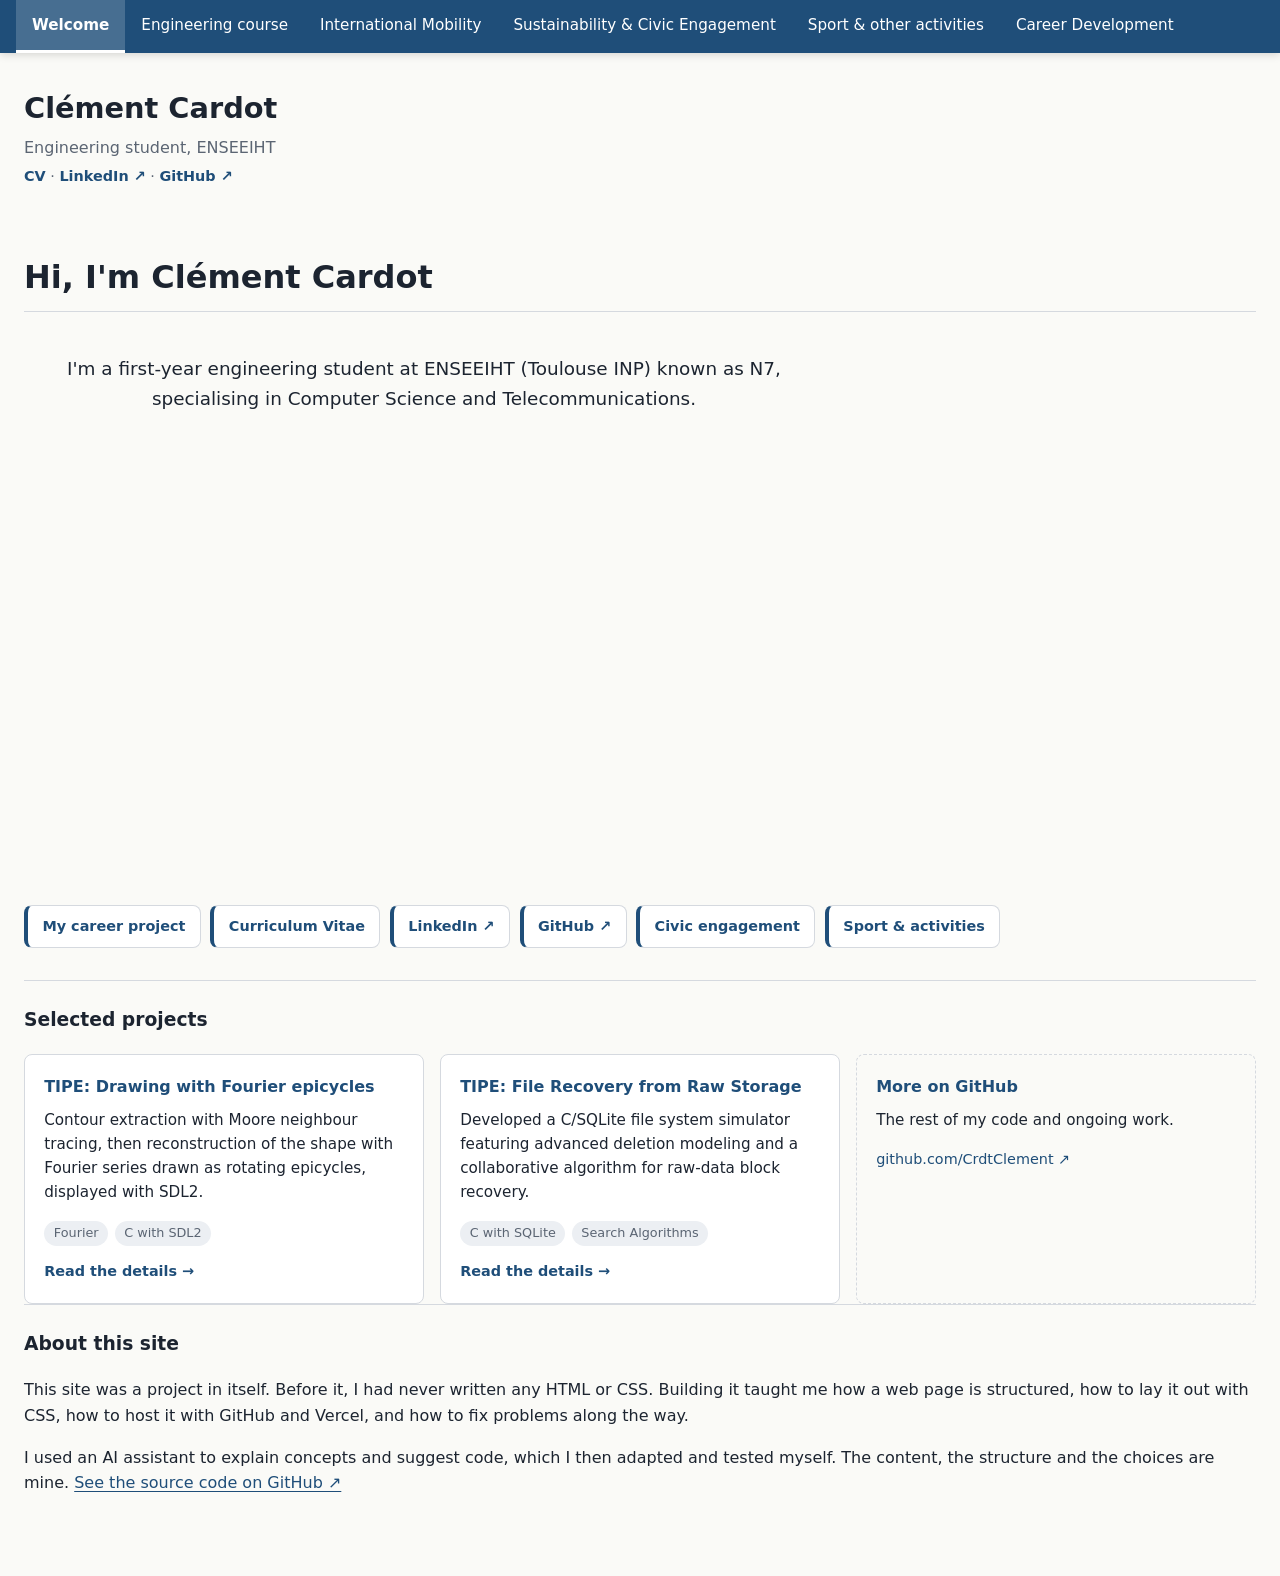
==== index.html @ 7c67449d "Revise hero section content and styling Updated the hero section to include a new introduction and r" ====
<!DOCTYPE html>
<html lang="en">
<head>
  <meta charset="UTF-8">
  <meta name="viewport" content="width=device-width, initial-scale=1">
  <title>Welcome | Clément</title>
  <link rel="stylesheet" href="style.css">
</head>
<body>
  <div class="sitebar" role="navigation" aria-label="Main navigation">
  <div class="sitebar-inner">
    <a href="index.html" aria-current="page">Welcome</a>
    <a href="engineering.html">Engineering course</a>
    <a href="mobility.html">International Mobility</a>
    <a href="civic.html">Sustainability &amp; Civic Engagement</a>
    <a href="sport.html">Sport &amp; other activities</a>
    <a href="career.html">Career Development</a>
  </div>
</div>

<header>
  <h1>Clément Cardot</h1>
  <p>Engineering student, ENSEEIHT</p>
  <p class="header-links">
    <a href="cv.html">CV</a> ·
    <a href="https://www.linkedin.com/in/cardot-clement" target="_blank" rel="noopener">LinkedIn ↗</a> ·
    <a href="https://github.com/CrdtClement" target="_blank" rel="noopener">GitHub ↗</a>
  </p>
</header>
  <main>
    
    <section class="hero">
      <h2>Hi, I'm Clément Cardot</h2>
      <section class="home-section" style="text-align: center;">
      <p class="hero-lead" style="text-align: center;">
        I'm a first-year engineering student at ENSEEIHT (Toulouse INP) known as N7, specialising in Computer Science and Telecommunications.
      </p>
      <div class="video-wrap">
        <iframe
          src="https://www.youtube-nocookie.com/embed/VIDEO_ID?cc_load_policy=1&cc_lang_pref=en&hl=en&rel=0"
          title="Pitch video by Clément Cardot"
          loading="lazy"
          referrerpolicy="strict-origin-when-cross-origin"
          allowfullscreen></iframe>
      </div>
    </section>
      <div class="hero-actions">
      <a class="hero-link" href="career.html">My career project</a>
      <a class="hero-link" href="cv.html">Curriculum Vitae</a>
      <a class="hero-link" href="https://www.linkedin.com/in/cardot-clement" target="_blank" rel="noopener">LinkedIn ↗</a>
      <a class="hero-link" href="https://github.com/CrdtClement" target="_blank" rel="noopener">GitHub ↗</a>
      <a class="hero-link" href="civic.html">Civic engagement</a>
      <a class="hero-link" href="sport.html">Sport &amp; activities</a>
      </div>
    </section>
    
    <section class="home-section">
      <h3>Selected projects</h3>
      <div class="project-grid">

        <a class="project-card project-card-link" href="engineering.html#fourier">
          <h4>TIPE: Drawing with Fourier epicycles</h4>
          <p>
            Contour extraction with Moore neighbour tracing, then reconstruction
            of the shape with Fourier series drawn as rotating epicycles, displayed with SDL2.
          </p>
          <ul class="tags">
            <li>Fourier</li>
            <li>C with SDL2</li>
          </ul>
          <span class="card-more">Read the details →</span>
        </a>
        
        <a class="project-card project-card-link" href="engineering.html#file-recovery">
          <h4>TIPE: File Recovery from Raw Storage</h4>
          <p>
            Developed a C/SQLite file system simulator featuring advanced deletion
            modeling and a collaborative algorithm for raw-data block recovery.
          </p>
          <ul class="tags">
            <li>C with SQLite</li>
            <li>Search Algorithms</li>
          </ul>
          <span class="card-more">Read the details →</span>
        </a>

        <article class="project-card project-card-more">
          <h4>More on GitHub</h4>
          <p>The rest of my code and ongoing work.</p>
          <a class="back-to-top" href="https://github.com/CrdtClement" target="_blank" rel="noopener">github.com/CrdtClement ↗</a>
        </article>

      </div>
    </section>
    <section id="about-this-site" class="home-section">
    <h3>About this site</h3>
    <p>
      This site was a project in itself. Before it, I had never written any HTML or CSS.
      Building it taught me how a web page is structured, how to lay it out with CSS,
      how to host it with GitHub and Vercel, and how to fix problems along the way.
    </p>
    <p>
      I used an AI assistant to explain concepts and suggest code, which I then adapted
      and tested myself. The content, the structure and the choices are mine.
      <a href="https://github.com/CrdtClement/e-portfolio" target="_blank" rel="noopener">See the source code on GitHub ↗</a>
    </p>
  </section>
  </main>
</body>
</html>
---- style.css ----
/*╔══════════════════════════════════════════════════════════════════════════╗ 
  ║                STYLE.CSS : e-portfolio de Clément Cardot                 ║  
  ║  Sommaire                                                                ║
  ║ 1. Variables                                                             ║
  ║ 2. Base                                                                  ║
  ║ 3. Mise en page (barre de navigation, en-tête, sections)                 ║ 
  ║ 4. Boutons et liens                                                      ║        
  ║ 5. Cartes (projets, activités, menu Career, role models)                 ║
  ║ 6. Petits éléments (étiquettes, drapeaux, notes)                         ║
  ║ 7. Pages spécifiques (accueil, CV, détail des projets)                   ║
  ║ 8. Ancien menu <nav> (compatibilité)                                     ║
  ║ 9. Responsive                                                            ║
  ╚══════════════════════════════════════════════════════════════════════════╝ */


/* ══════════════════════════════════════════════════════════════════════════
                                1. VARIABLES
   ══════════════════════════════════════════════════════════════════════════ */
:root {
  --bg: #fafaf7;
  --text: #1c2430;
  --muted: #5b6573;
  --accent: #1f4e79;
  --accent-text: #ffffff;
  --border: #d5d9df;
  --max-width: 80rem;
  --max-width-text: 50rem;
}


/* ══════════════════════════════════════════════════════════════════════════
                                    2. BASE
   ══════════════════════════════════════════════════════════════════════════ */
* { box-sizing: border-box; }

html { scroll-behavior: smooth; }

body {
  margin: 0;
  font-family: system-ui, -apple-system, "Segoe UI", Roboto, sans-serif;
  background: var(--bg);
  color: var(--text);
  line-height: 1.6;
}


/* ══════════════════════════════════════════════════════════════════════════
                                3. MISE EN PAGE
   ══════════════════════════════════════════════════════════════════════════ */

/* --- Barre de navigation principale (collée en haut) --- */
.sitebar {
  background: var(--accent);
  position: sticky;
  top: 0;
  z-index: 1000;
  box-shadow: 0 2px 8px rgba(0, 0, 0, 0.15);
}

.sitebar-inner {
  display: flex;
  flex-wrap: wrap;
  max-width: var(--max-width);
  margin: 0 auto;
  padding: 0 1rem;
}

.sitebar a {
  padding: .8rem 1rem;
  color: var(--accent-text);
  text-decoration: none;
  font-size: .95rem;
  border-bottom: 3px solid transparent;
}

.sitebar a:hover { background: rgba(255, 255, 255, 0.12); }

.sitebar a[aria-current="page"] {
  background: rgba(255, 255, 255, 0.18);
  border-bottom-color: #ffffff;
  font-weight: 600;
  position: relative;
  z-index: 2;
}

.sitebar a:focus-visible {
  outline: 2px solid #ffffff;
  outline-offset: -3px;
}

/* --- En-tête (nom, titre, liens rapides) --- */
header {
  padding: 2rem 1.5rem 1rem;
  max-width: var(--max-width);
  margin: 0 auto;
}

header h1 { margin: 0; font-size: 1.8rem; }
header p { margin: .25rem 0 0; color: var(--muted); }

.header-links { font-size: .9rem; }

.header-links a {
  color: var(--accent);
  text-decoration: none;
  font-weight: 600;
}

.header-links a:hover { text-decoration: underline; }

/* --- Contenu principal --- */
main {
  max-width: var(--max-width);
  margin: 0 auto;
  padding: 2rem 1.5rem 4rem;
}

main h2 { margin-top: 0; }

/* Liens dans le texte : soulignés */
main p a:not([class]) {
  color: var(--accent);
  text-decoration: underline;
  text-underline-offset: 3px;
}

.section-intro { color: var(--muted); margin-top: -.5rem; }

/* --- Sections --- */
.career-section {
  padding: 1.5rem 0;
  border-top: 1px solid var(--border);
  scroll-margin-top: 1rem;
}

.career-section h3 { margin-top: 0; }

.career-section.first-section {
  border-top: none;
  padding-top: 0;
}

.home-section {
  padding-top: 1.5rem;
  border-top: 1px solid var(--border);
}

.home-section h3 { margin-top: 0; }


/* ══════════════════════════════════════════════════════════════════════════
                              4. BOUTONS ET LIENS
   ══════════════════════════════════════════════════════════════════════════ */

/* Bouton plein (action principale) */
.btn-primary {
  display: inline-block;
  padding: .6rem 1.2rem;
  background: var(--accent);
  color: var(--accent-text);
  border: 1px solid var(--accent);
  border-radius: 6px;
  text-decoration: none;
  font-size: .95rem;
  transition: opacity .2s ease;
}

.btn-primary:hover { opacity: .9; }
.btn-primary:focus-visible { outline: 3px solid #e0a800; outline-offset: 2px; }

/* Bouton en contour (téléchargement du CV, etc.) */
.btn-cv-secondary {
  display: inline-block;
  padding: .5rem 1rem;
  border: 1px solid var(--accent);
  border-radius: 6px;
  color: var(--accent);
  text-decoration: none;
  font-size: .95rem;
  transition: background-color .2s ease, color .2s ease;
}

.btn-cv-secondary:hover { background: rgba(31, 78, 121, 0.1); }
.btn-cv-secondary:focus-visible { outline: 3px solid #e0a800; outline-offset: 2px; }

/* Petit lien-carte de la page d'accueil */
.hero-link {
  display: inline-flex;
  align-items: center;
  padding: .55rem .9rem;
  background: #ffffff;
  border: 1px solid var(--border);
  border-left: 4px solid var(--accent);
  border-radius: 8px;
  color: var(--accent);
  font-size: .9rem;
  font-weight: 600;
  text-decoration: none;
  transition: border-color .2s ease, box-shadow .2s ease, transform .2s ease;
}

.hero-link:hover {
  border-color: var(--accent);
  box-shadow: 0 3px 10px rgba(31, 78, 121, 0.12);
  transform: translateY(-1px);
}

.hero-link:focus-visible { outline: 3px solid #e0a800; outline-offset: 2px; }

/* Bouton GitHub (pages de projets) */
.github-link {
  display: inline-flex;
  align-items: center;
  gap: .4rem;
  padding: .4rem .8rem;
  background: var(--text);
  color: #ffffff;
  border-radius: 6px;
  text-decoration: none;
  font-size: .85rem;
  font-weight: 500;
  transition: opacity .2s ease, transform .2s ease;
}

.github-link:hover { opacity: .88; transform: translateY(-1px); }
.github-link:focus-visible { outline: 3px solid #e0a800; outline-offset: 2px; }

/* Lien discret en bas de carte */
.back-to-top { color: var(--accent); text-decoration: none; font-size: .9rem; }
.back-to-top:hover { text-decoration: underline; }


/* ══════════════════════════════════════════════════════════════════════════
                                5. CARTES
   ══════════════════════════════════════════════════════════════════════════ */

/* --- Grille de cartes (colonnes automatiques) --- */
.project-grid {
  display: grid;
  grid-template-columns: repeat(auto-fit, minmax(240px, 1fr));
  gap: 1rem;
  margin-top: 1rem;
}

/* --- Rangée de cartes centrées (Sport, Civic) --- */
.card-row {
  display: flex;
  flex-wrap: wrap;
  justify-content: center;
  gap: 1rem;
  margin-top: 1.5rem;
}

.card-row .project-card { flex: 0 1 300px; }

/* --- Carte standard --- */
.project-card {
  display: flex;
  flex-direction: column;
  padding: 1.2rem;
  background: #ffffff;
  border: 1px solid var(--border);
  border-radius: 8px;
}

.project-card h4 { margin: 0 0 .5rem; color: var(--accent); }
.project-card p { margin: 0 0 1rem; font-size: .95rem; }

.project-card-more { background: transparent; border-style: dashed; }

/* Carte sur toute la largeur de la grille (double diplôme) */
.project-card-wide { grid-column: 1 / -1; }

/* Carte cliquable (accueil → projets) */
.project-card-link {
  color: inherit;
  text-decoration: none;
  transition: border-color .2s ease, box-shadow .2s ease, transform .2s ease;
}

.project-card-link:hover {
  border-color: var(--accent);
  box-shadow: 0 4px 12px rgba(31, 78, 121, 0.12);
  transform: translateY(-2px);
}

.project-card-link:focus-visible { outline: 3px solid #e0a800; outline-offset: 2px; }

.card-more {
  margin-top: .9rem;
  font-size: .9rem;
  font-weight: 600;
  color: var(--accent);
}

/* --- Menu en cartes de la page Career Development --- */
.career-menu {
  display: grid;
  grid-template-columns: repeat(auto-fit, minmax(200px, 1fr));
  gap: 1rem;
  margin: 1.5rem 0 2.5rem;
  padding: 0;
  border-bottom: none;
}

.career-card {
  position: relative;
  display: flex;
  flex-direction: column;
  gap: .25rem;
  padding: 1rem 2.5rem 1rem 1.2rem;
  background: #ffffff;
  border: 1px solid var(--border);
  border-left: 4px solid var(--accent);
  border-radius: 8px;
  color: var(--text);
  text-decoration: none;
  transition: border-color .2s ease, box-shadow .2s ease, transform .2s ease;
}

.career-card::after {
  content: "→";
  position: absolute;
  right: 1rem;
  top: 50%;
  transform: translateY(-50%);
  color: var(--accent);
}

.career-card:hover {
  border-color: var(--accent);
  box-shadow: 0 4px 12px rgba(31, 78, 121, 0.12);
  transform: translateY(-2px);
}

.career-card:focus-visible { outline: 3px solid #e0a800; outline-offset: 2px; }

.career-card-title { font-weight: 600; color: var(--accent); }
.career-card-text { font-size: .9rem; color: var(--muted); }

/* --- Cartes des role models --- */
.role-grid {
  display: grid;
  grid-template-columns: repeat(auto-fit, minmax(min(100%, 280px), 1fr));
  gap: 1rem;
  margin-top: 1.5rem;
}

.role-card {
  display: flex;
  flex-direction: column;
  padding: 1.2rem;
  background: #ffffff;
  border: 1px solid var(--border);
  border-radius: 8px;
}

.role-card h4 { margin: 0 0 .15rem; font-size: 1.15rem; color: var(--accent); }
.role-card .meta { margin: 0 0 .75rem; }
.role-card p { margin: 0 0 .75rem; font-size: .95rem; }

.role-note {
  padding: .45rem .7rem;
  font-size: .85rem !important;
  font-style: italic;
  color: var(--muted);
  background: #f1f3f6;
  border-left: 3px solid var(--border);
  border-radius: 4px;
}

.role-link { margin-top: auto; padding-top: .5rem; }


/* ══════════════════════════════════════════════════════════════════════════
                               6. PETITS ÉLÉMENTS
   ══════════════════════════════════════════════════════════════════════════ */

/* Ligne grise sous un titre (dates, lieu, type) */
.meta {
  margin-top: .2rem;
  margin-bottom: 1rem;
  font-size: .9rem;
  font-weight: 500;
  color: var(--muted);
}

/* Étiquettes grises : de l'information, pas des boutons */
.tags {
  display: flex;
  flex-wrap: wrap;
  gap: .4rem;
  margin: auto 0 0;
  padding: 0;
  list-style: none;
}

.tags li {
  padding: .15rem .6rem;
  font-size: .8rem;
  color: var(--muted);
  background: #eceff3;
  border-radius: 999px;
  cursor: default;
}

/* Petits drapeaux (images) */
.flag {
  height: 1em;
  width: auto;
  margin: 0 .1em;
  vertical-align: -0.12em;
  border-radius: 2px;
  box-shadow: 0 0 0 1px rgba(0, 0, 0, 0.12);
}

/* Note ou résultat mis en avant */
.grade-badge {
  display: inline-block;
  margin-top: 1rem;
  padding: .4rem .8rem;
  background: rgba(31, 78, 121, 0.1);
  border-left: 3px solid var(--accent);
  border-radius: 4px;
  color: var(--accent);
  font-size: .95rem;
}


/* ══════════════════════════════════════════════════════════════════════════
                            7. PAGES SPÉCIFIQUES
   ══════════════════════════════════════════════════════════════════════════ */

/* --- Accueil (hero) --- */
.hero { padding: 1rem 0 2rem; }
.hero h2 { margin-bottom: .5rem; font-size: 2rem; }
.hero p { max-width: var(--max-width-text); }
.hero-lead { max-width: var(--max-width-text); font-size: 1.15rem; }

.hero-actions {
  display: flex;
  flex-wrap: wrap;
  gap: .6rem;
  margin-top: 1.5rem;
}

/* --- Page CV --- */
.cv-container {
  display: flex;
  justify-content: center;
  flex-wrap: wrap;
  gap: 1rem;
  margin-top: 1.5rem;
}

.cv-viewer {
  display: block;
  width: 100%;
  max-width: 800px;
  height: 1100px;
  margin: 2rem auto 0;
  border: 1px solid var(--border);
  border-radius: 8px;
}

/* --- Détail d'un projet (Engineering course) --- */
.project-header {
  display: flex;
  flex-wrap: wrap;
  align-items: center;
  justify-content: space-between;
  gap: 1rem;
  margin-bottom: .25rem;
}

.project-header h3 { margin: 0; }

.project-detail h4 { margin: 1.5rem 0 .4rem; color: var(--accent); }
.project-detail figure { margin: 1.5rem 0; }

.project-detail img {
  display: block;
  max-width: 100%;
  height: auto;
  border: 1px solid var(--border);
  border-radius: 8px;
}

.project-detail figcaption {
  margin-top: .5rem;
  font-size: .85rem;
  color: var(--muted);
}
/* --- Vidéo YouTube intégrée --- */
.video-container {
  position: relative;
  width: 100%;
  max-width: 800px;
  aspect-ratio: 5 / 4;
  margin: 1.5rem auto;
  overflow: hidden;
  border: 1px solid var(--border);
  border-radius: 8px;
}

.video-container iframe {
  display: block;
  width: 100%;
  height: 100%;
  border: 0;
}

/* ══════════════════════════════════════════════════════════════════════════
                        8. ANCIEN MENU <nav> (compatibilité)
     Ne concerne que les pages qui utiliseraient encore une balise <nav>
                          (hors menu de la page Career).
   ══════════════════════════════════════════════════════════════════════════ */
nav:not(.career-menu) {
  display: flex;
  flex-wrap: wrap;
  gap: .5rem;
  max-width: var(--max-width);
  margin: 0 auto;
  padding: 0 1.5rem 1rem;
  border-bottom: 1px solid var(--border);
}

nav:not(.career-menu) a {
  padding: .5rem 1rem;
  border: 1px solid var(--accent);
  border-radius: 6px;
  color: var(--accent);
  text-decoration: none;
  font-size: .95rem;
}

nav:not(.career-menu) a:hover { background: #e8eef5; }

nav:not(.career-menu) a[aria-current="page"] {
  background: var(--accent);
  color: var(--accent-text);
  font-weight: 600;
  cursor: default;
}

nav:not(.career-menu) a:focus-visible { outline: 3px solid #e0a800; outline-offset: 2px; }

.video-wrap {
  position: relative;
  max-width: 800px;
  padding-top: min(56.25%, 450px);
  margin-top: 1rem;
}
.video-wrap iframe {
  position: absolute; inset: 0;
  width: 100%; height: 100%;
  border: 0; border-radius: 8px;
}


/* ══════════════════════════════════════════════════════════════════════════
                                9. RESPONSIVE
   ══════════════════════════════════════════════════════════════════════════ */
@media (max-width: 600px) {
  .sitebar a { padding: .6rem .7rem; font-size: .85rem; }
}

@media (max-width: 480px) {
  .hero-link {
    flex: 1 1 calc(50% - .6rem);
    justify-content: center;
  }
}
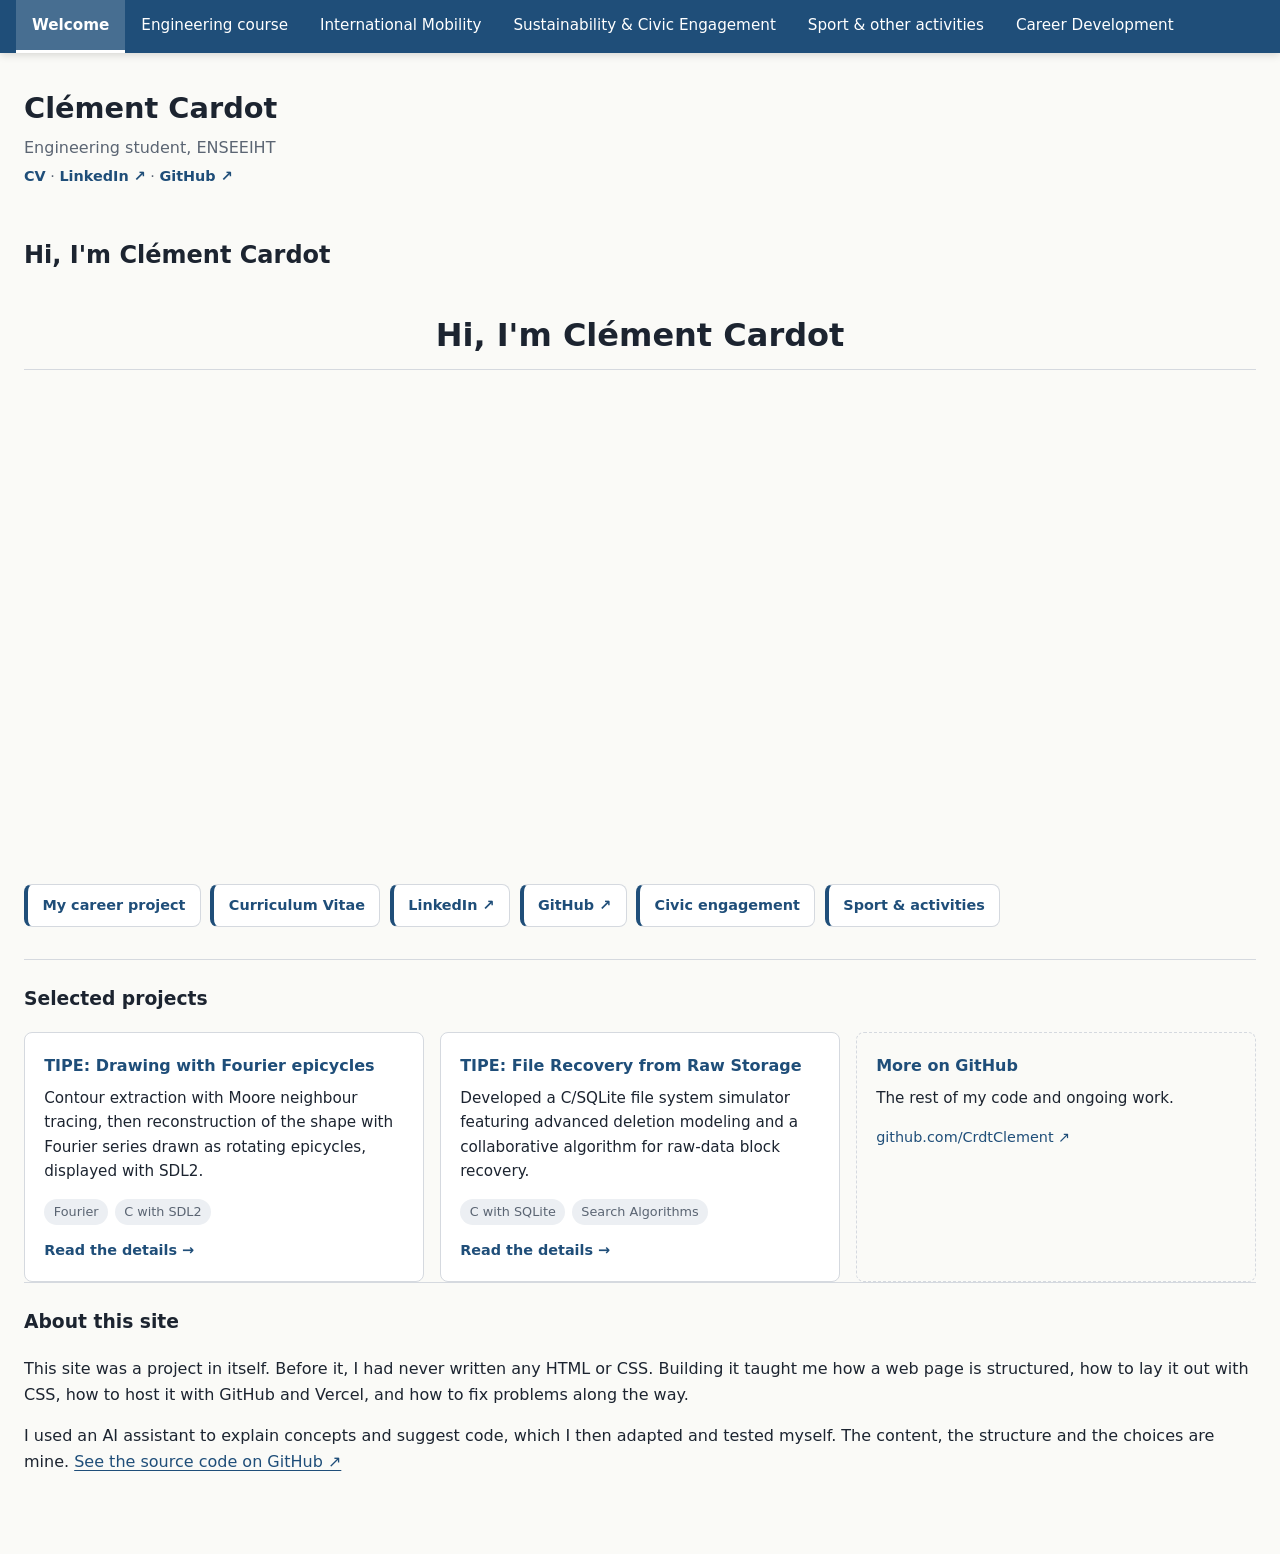
==== commit e901b4e0: "TEST CENTRE Removed introductory paragraph from the hero section." ====
--- a/index.html
+++ b/index.html
@@ -28,13 +28,10 @@
   </p>
 </header>
   <main>
-    
-    <section class="hero">
+    <h2>Hi, I'm Clément Cardot</h2>
+    <section class="hero" style="text-align: center;">
       <h2>Hi, I'm Clément Cardot</h2>
       <section class="home-section" style="text-align: center;">
-      <p class="hero-lead" style="text-align: center;">
-        I'm a first-year engineering student at ENSEEIHT (Toulouse INP) known as N7, specialising in Computer Science and Telecommunications.
-      </p>
       <div class="video-wrap">
         <iframe
           src="https://www.youtube-nocookie.com/embed/VIDEO_ID?cc_load_policy=1&cc_lang_pref=en&hl=en&rel=0"
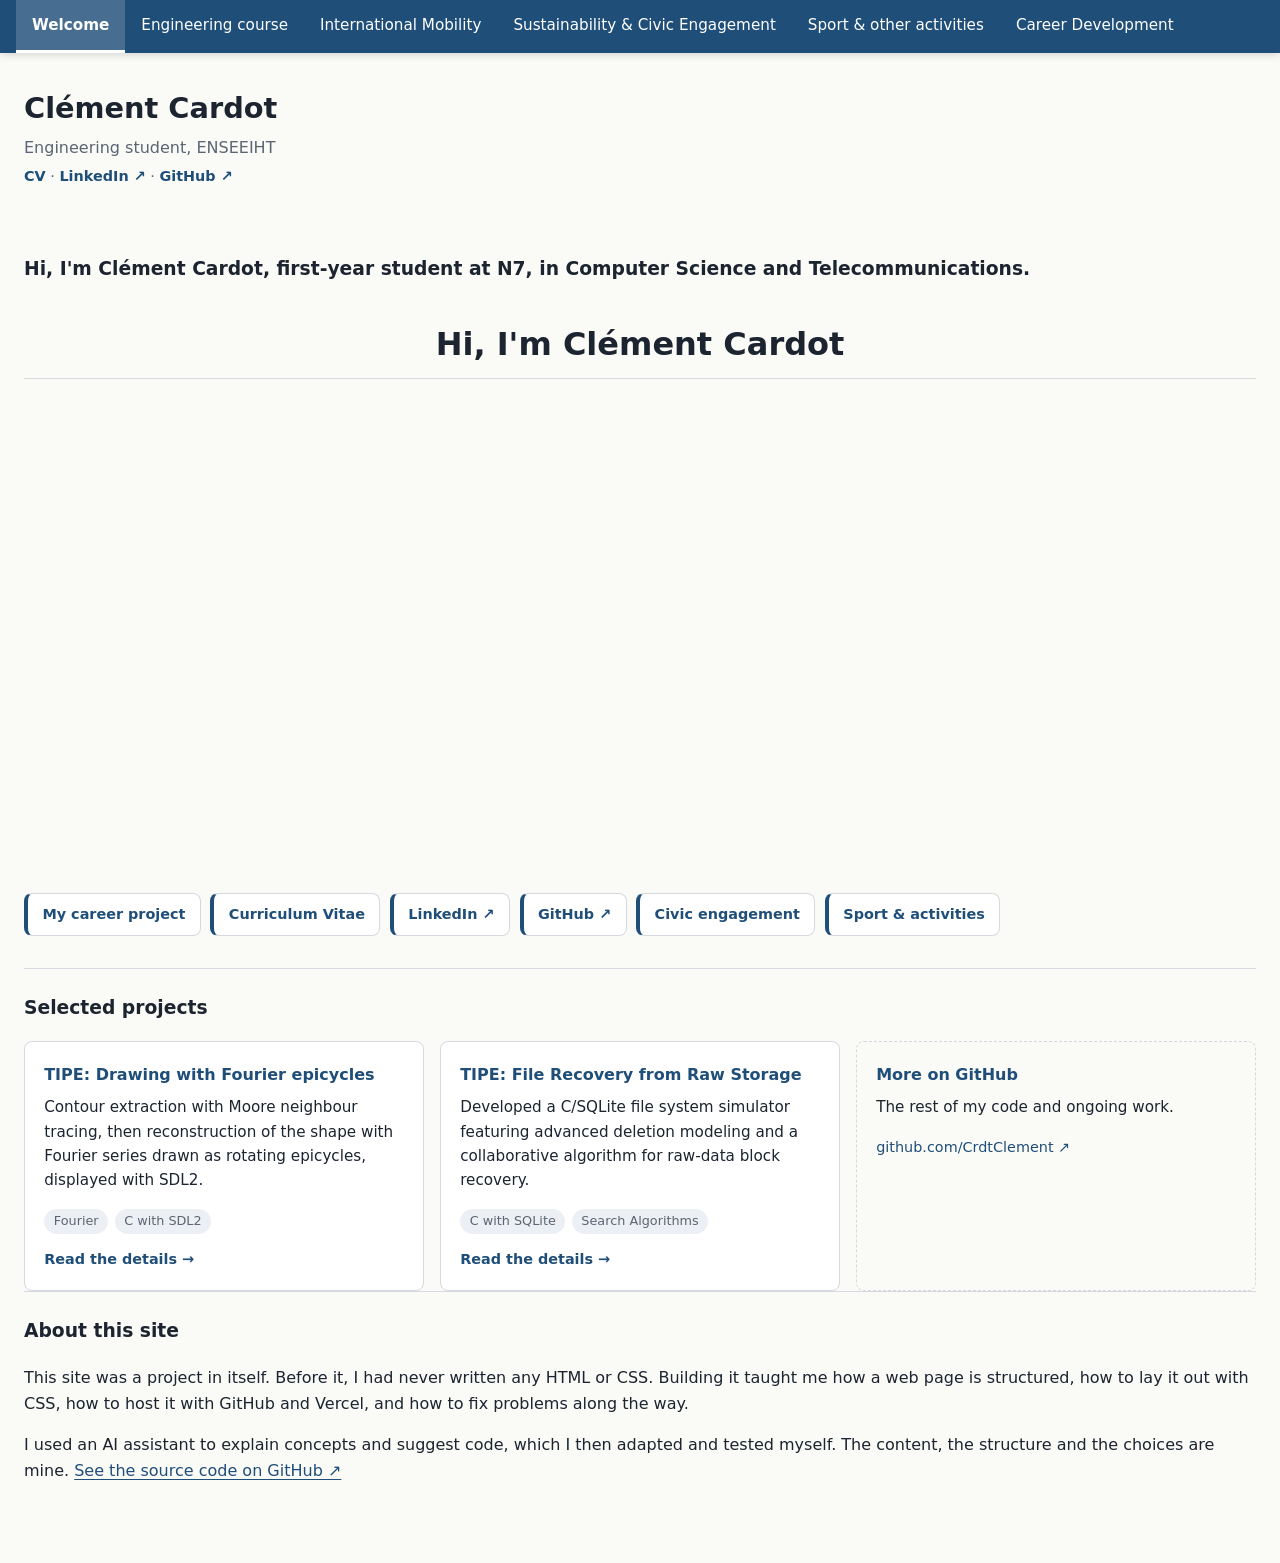
==== commit 83c0979c: "Modify introduction and enhance video section Updated the introduction heading and added a video sec" ====
--- a/index.html
+++ b/index.html
@@ -28,19 +28,19 @@
   </p>
 </header>
   <main>
-    <h2>Hi, I'm Clément Cardot</h2>
+    <h3>Hi, I'm Clément Cardot, first-year student at N7, in Computer Science and Telecommunications.</h3>
     <section class="hero" style="text-align: center;">
       <h2>Hi, I'm Clément Cardot</h2>
       <section class="home-section" style="text-align: center;">
-      <div class="video-wrap">
-        <iframe
-          src="https://www.youtube-nocookie.com/embed/VIDEO_ID?cc_load_policy=1&cc_lang_pref=en&hl=en&rel=0"
-          title="Pitch video by Clément Cardot"
-          loading="lazy"
-          referrerpolicy="strict-origin-when-cross-origin"
-          allowfullscreen></iframe>
-      </div>
-    </section>
+        <div class="video-wrap" style="margin: 1rem auto 0;">
+          <iframe
+            src="https://www.youtube-nocookie.com/embed/VIDEO_ID?cc_load_policy=1&cc_lang_pref=en&hl=en&rel=0"
+            title="Pitch video by Clément Cardot"
+            loading="lazy"
+            referrerpolicy="strict-origin-when-cross-origin"
+            allowfullscreen></iframe>
+        </div>
+      </section>
       <div class="hero-actions">
       <a class="hero-link" href="career.html">My career project</a>
       <a class="hero-link" href="cv.html">Curriculum Vitae</a>
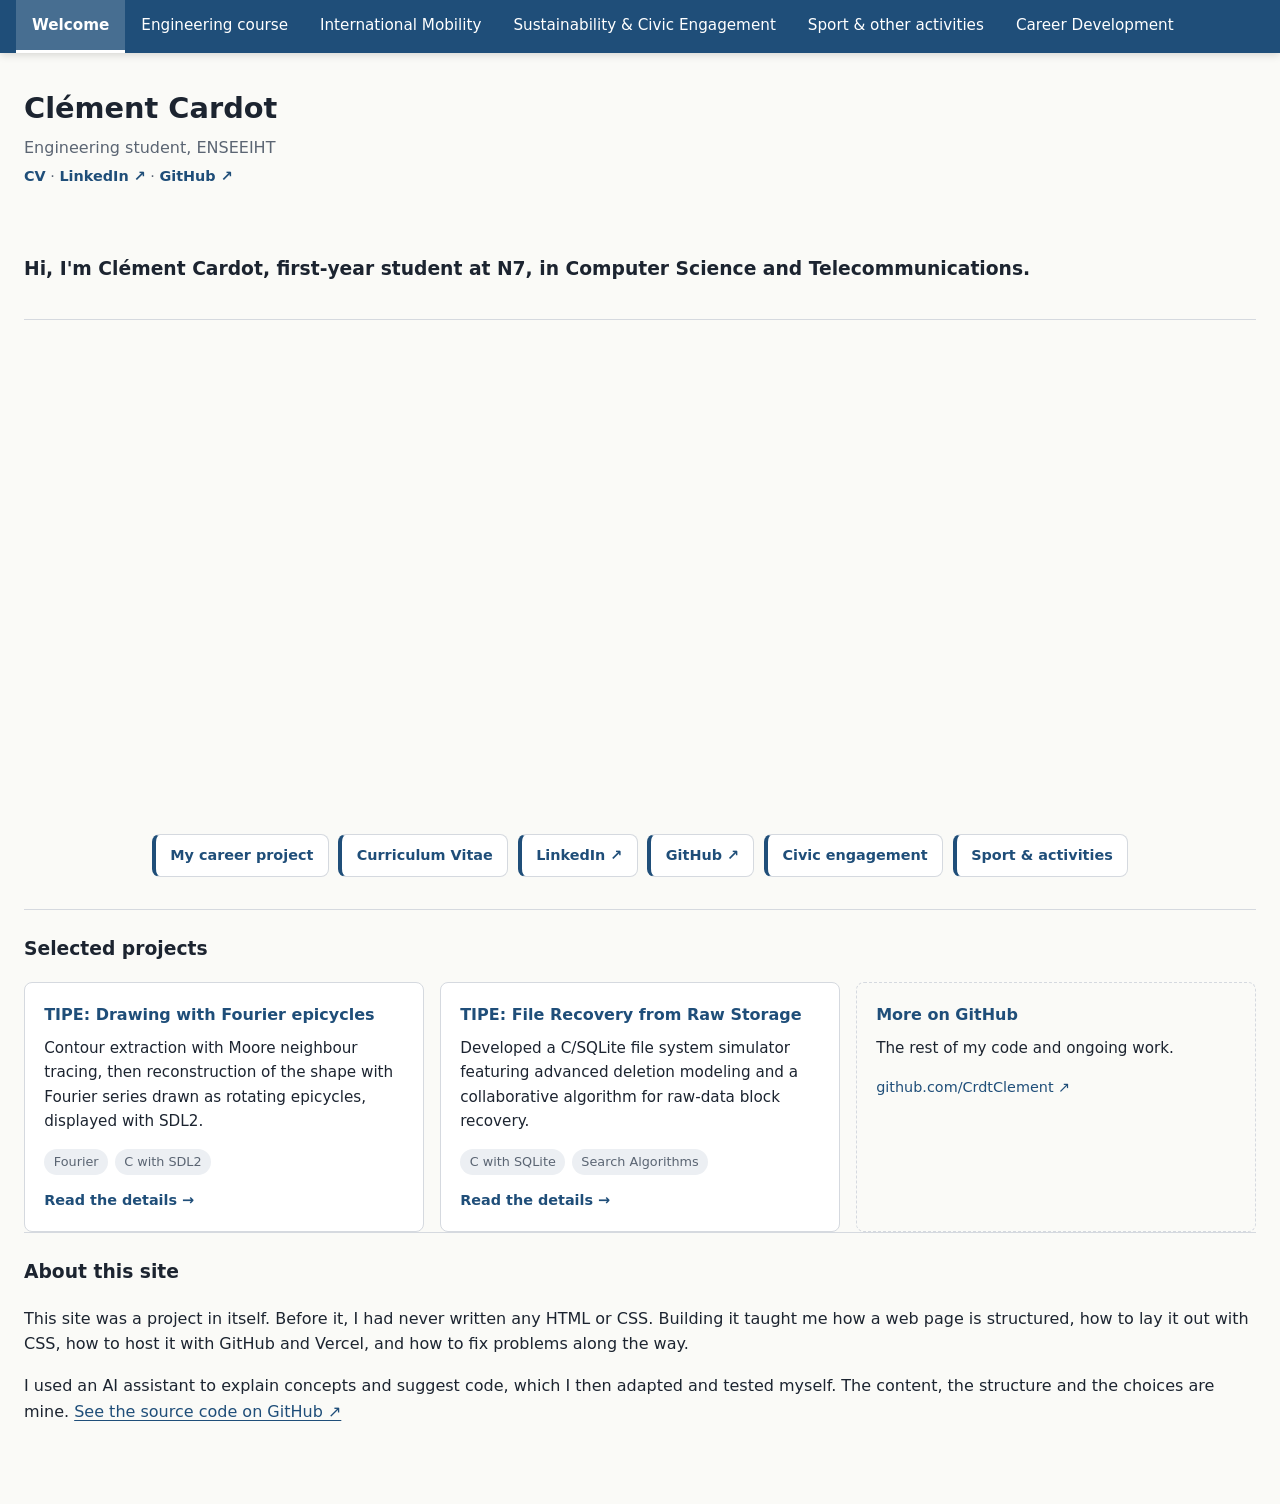
==== commit 374a9a85: "Update index.html" ====
--- a/index.html
+++ b/index.html
@@ -30,7 +30,6 @@
   <main>
     <h3>Hi, I'm Clément Cardot, first-year student at N7, in Computer Science and Telecommunications.</h3>
     <section class="hero" style="text-align: center;">
-      <h2>Hi, I'm Clément Cardot</h2>
       <section class="home-section" style="text-align: center;">
         <div class="video-wrap" style="margin: 1rem auto 0;">
           <iframe
@@ -41,7 +40,7 @@
             allowfullscreen></iframe>
         </div>
       </section>
-      <div class="hero-actions">
+      <div class="hero-actions" style="justify-content: center;">
       <a class="hero-link" href="career.html">My career project</a>
       <a class="hero-link" href="cv.html">Curriculum Vitae</a>
       <a class="hero-link" href="https://www.linkedin.com/in/cardot-clement" target="_blank" rel="noopener">LinkedIn ↗</a>
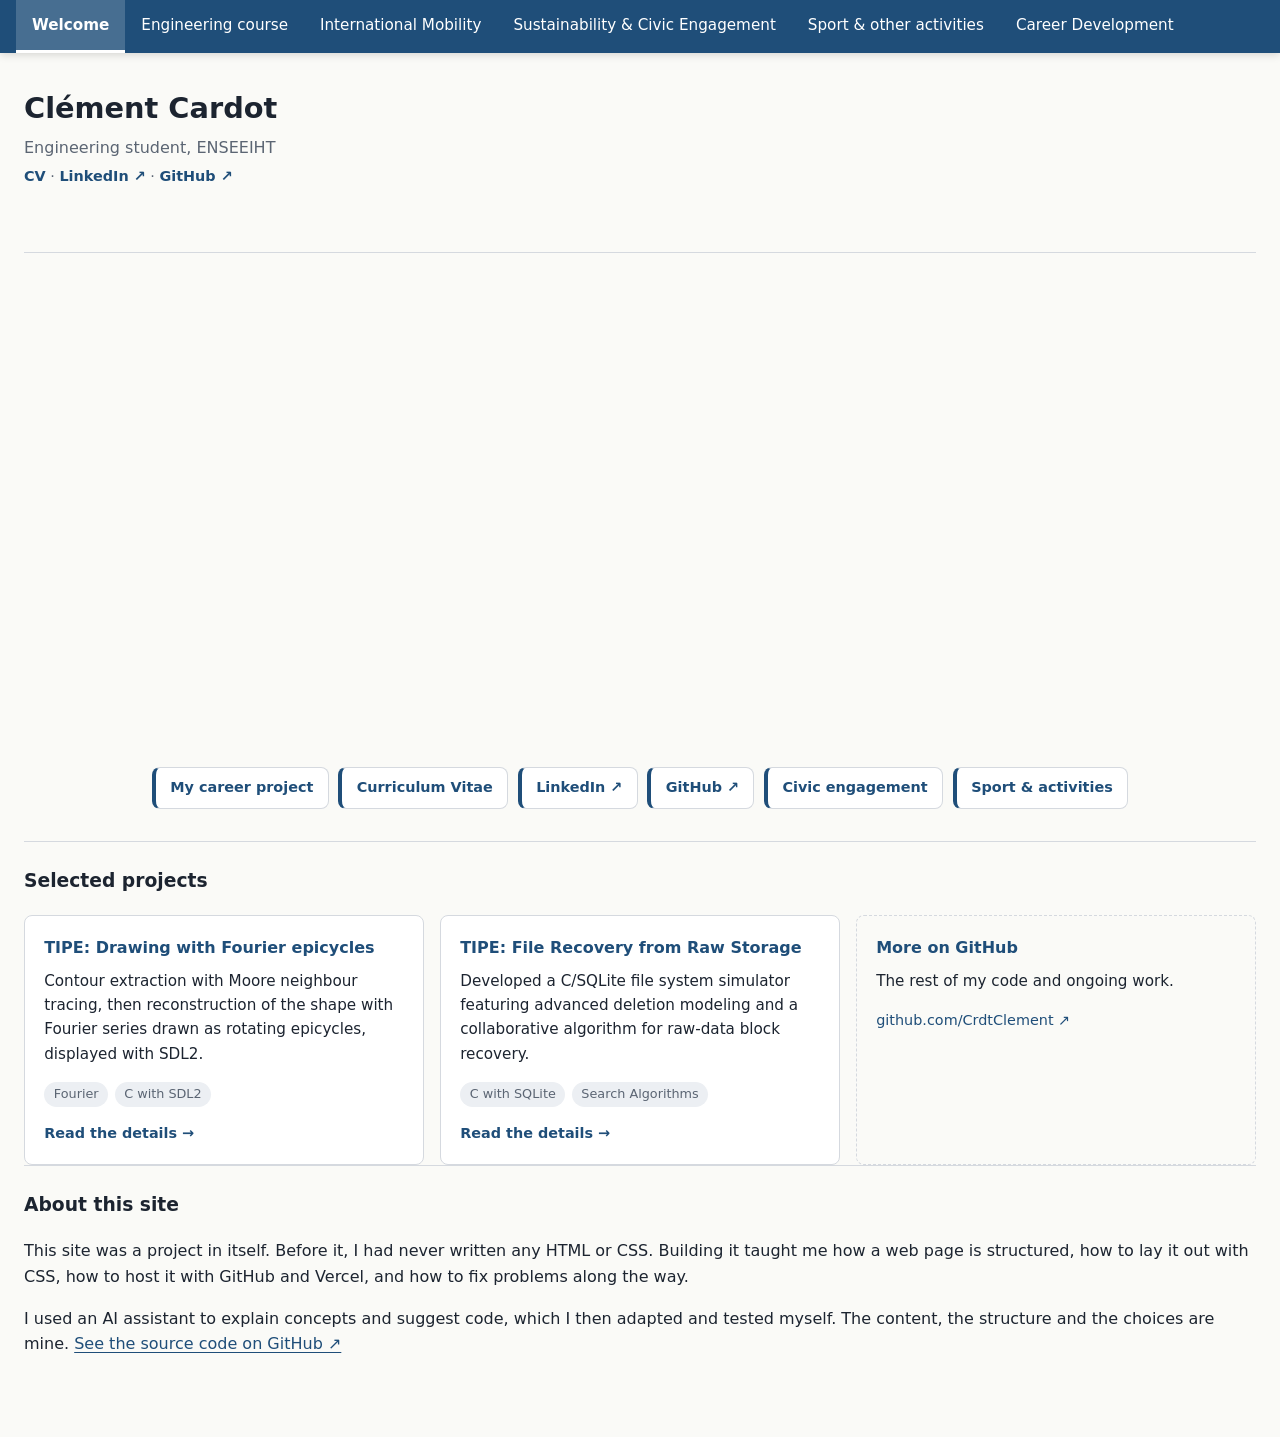
==== commit 235ee858: "Remove introductory h3 element from index.html Removed introductory text about Clément Cardot." ====
--- a/index.html
+++ b/index.html
@@ -28,12 +28,11 @@
   </p>
 </header>
   <main>
-    <h3>Hi, I'm Clément Cardot, first-year student at N7, in Computer Science and Telecommunications.</h3>
     <section class="hero" style="text-align: center;">
       <section class="home-section" style="text-align: center;">
         <div class="video-wrap" style="margin: 1rem auto 0;">
           <iframe
-            src="https://www.youtube-nocookie.com/embed/VIDEO_ID?cc_load_policy=1&cc_lang_pref=en&hl=en&rel=0"
+            src="https://www.youtube-nocookie.com/embed/1KjrwTMRfSI?cc_load_policy=1&cc_lang_pref=en&hl=en&rel=0"
             title="Pitch video by Clément Cardot"
             loading="lazy"
             referrerpolicy="strict-origin-when-cross-origin"
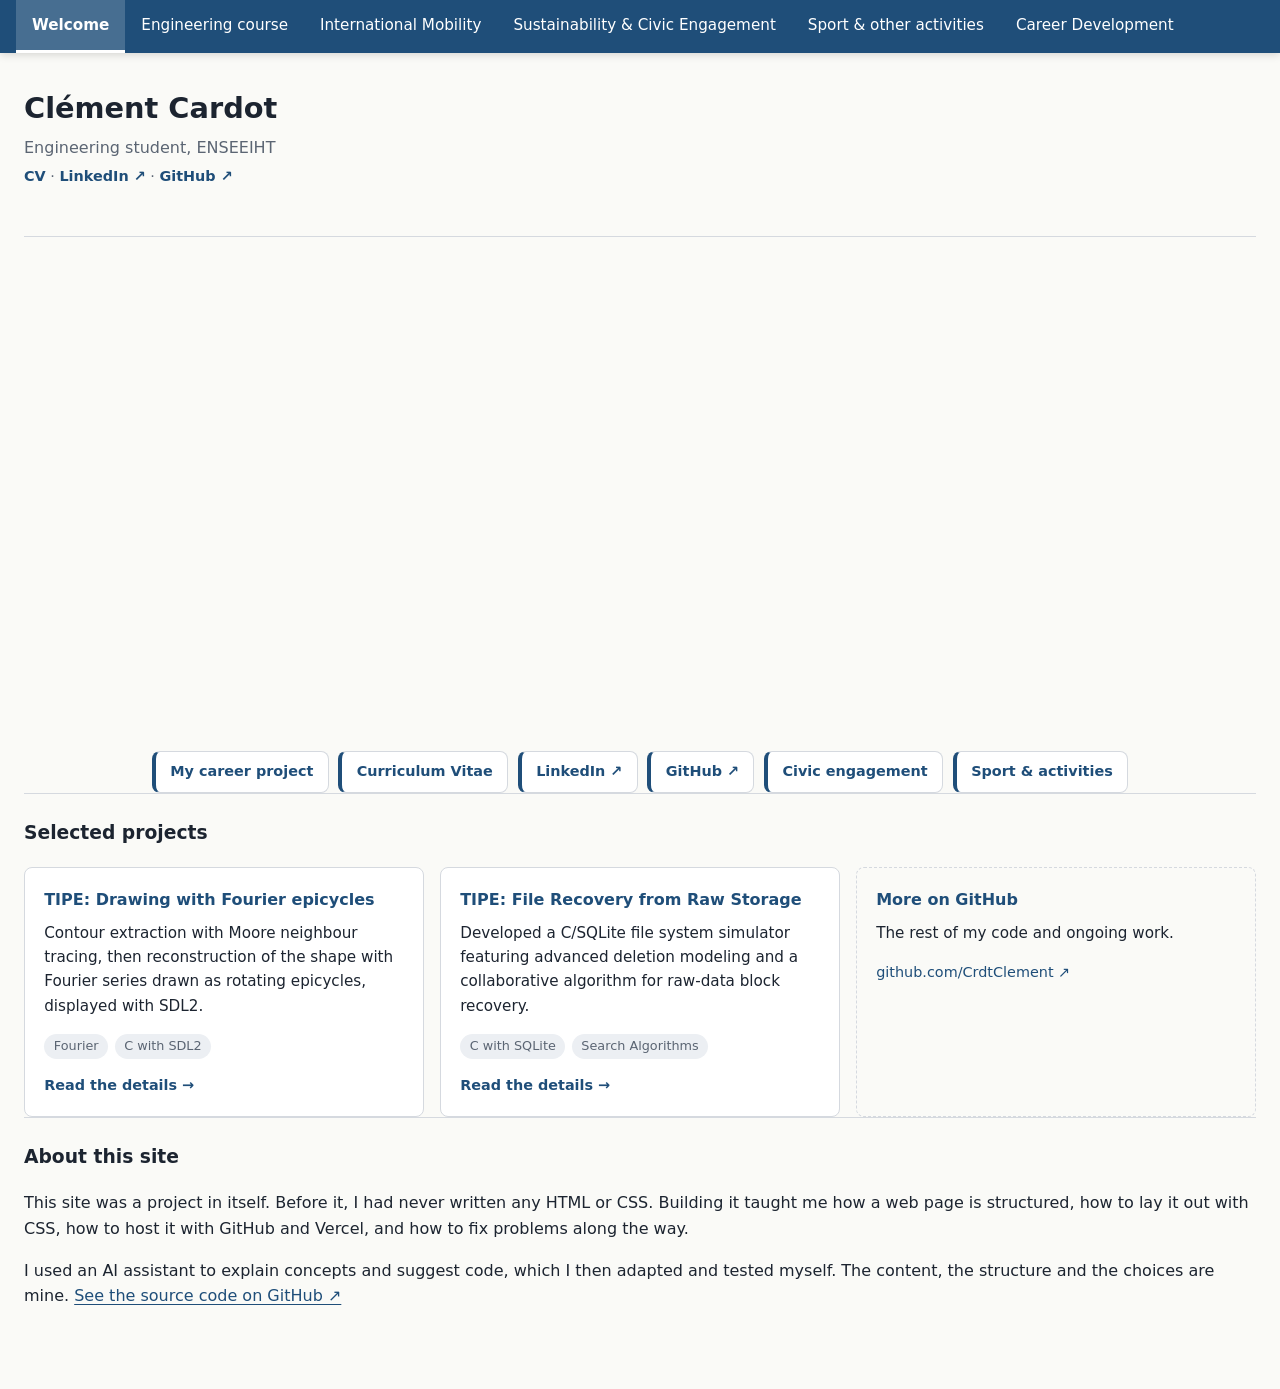
==== commit 526b146f: "test barre" ====
--- a/index.html
+++ b/index.html
@@ -28,7 +28,7 @@
   </p>
 </header>
   <main>
-    <section class="hero" style="text-align: center;">
+    <div style="text-align: center;">
       <section class="home-section" style="text-align: center;">
         <div class="video-wrap" style="margin: 1rem auto 0;">
           <iframe
@@ -47,7 +47,7 @@
       <a class="hero-link" href="civic.html">Civic engagement</a>
       <a class="hero-link" href="sport.html">Sport &amp; activities</a>
       </div>
-    </section>
+    </div>
     
     <section class="home-section">
       <h3>Selected projects</h3>
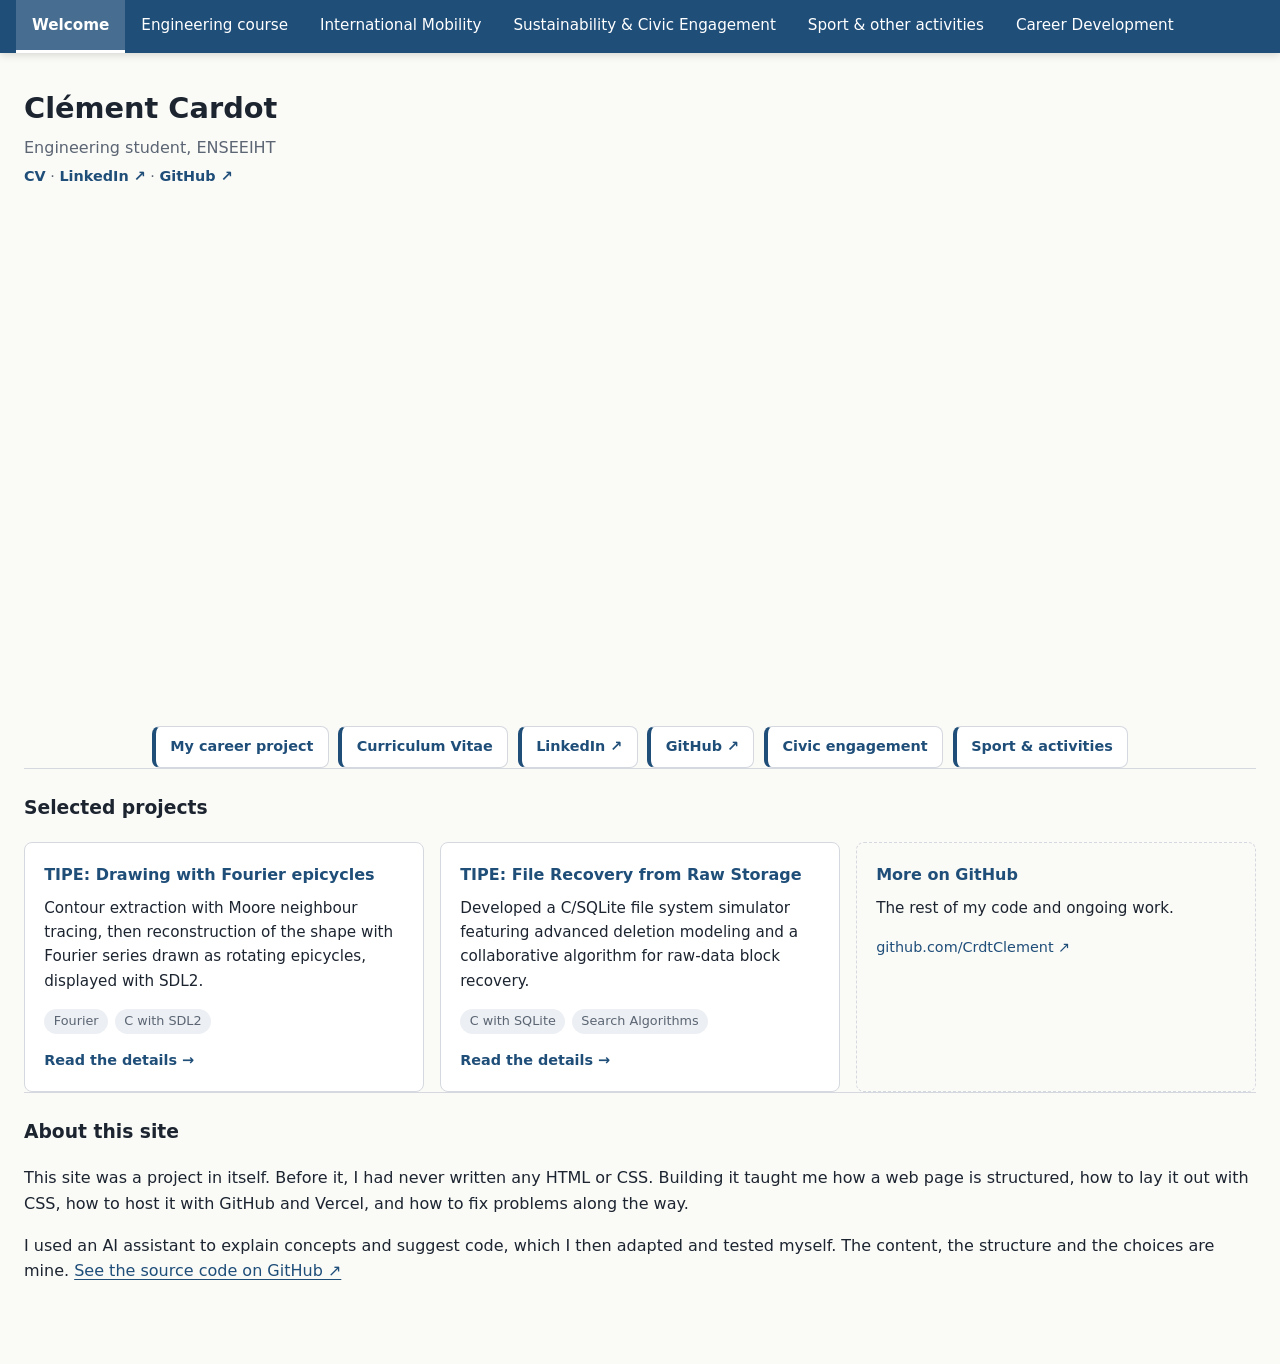
==== commit 804f8654: "Refactor video section in index.html" ====
--- a/index.html
+++ b/index.html
@@ -29,16 +29,14 @@
 </header>
   <main>
     <div style="text-align: center;">
-      <section class="home-section" style="text-align: center;">
-        <div class="video-wrap" style="margin: 1rem auto 0;">
-          <iframe
-            src="https://www.youtube-nocookie.com/embed/1KjrwTMRfSI?cc_load_policy=1&cc_lang_pref=en&hl=en&rel=0"
-            title="Pitch video by Clément Cardot"
-            loading="lazy"
-            referrerpolicy="strict-origin-when-cross-origin"
-            allowfullscreen></iframe>
-        </div>
-      </section>
+      <div class="video-wrap" style="margin: 1rem auto 0;">
+        <iframe
+          src="https://www.youtube-nocookie.com/embed/1KjrwTMRfSI?cc_load_policy=1&cc_lang_pref=en&hl=en&rel=0"
+          title="Pitch video by Clément Cardot"
+          loading="lazy"
+          referrerpolicy="strict-origin-when-cross-origin"
+          allowfullscreen></iframe>
+      </div>
       <div class="hero-actions" style="justify-content: center;">
       <a class="hero-link" href="career.html">My career project</a>
       <a class="hero-link" href="cv.html">Curriculum Vitae</a>
